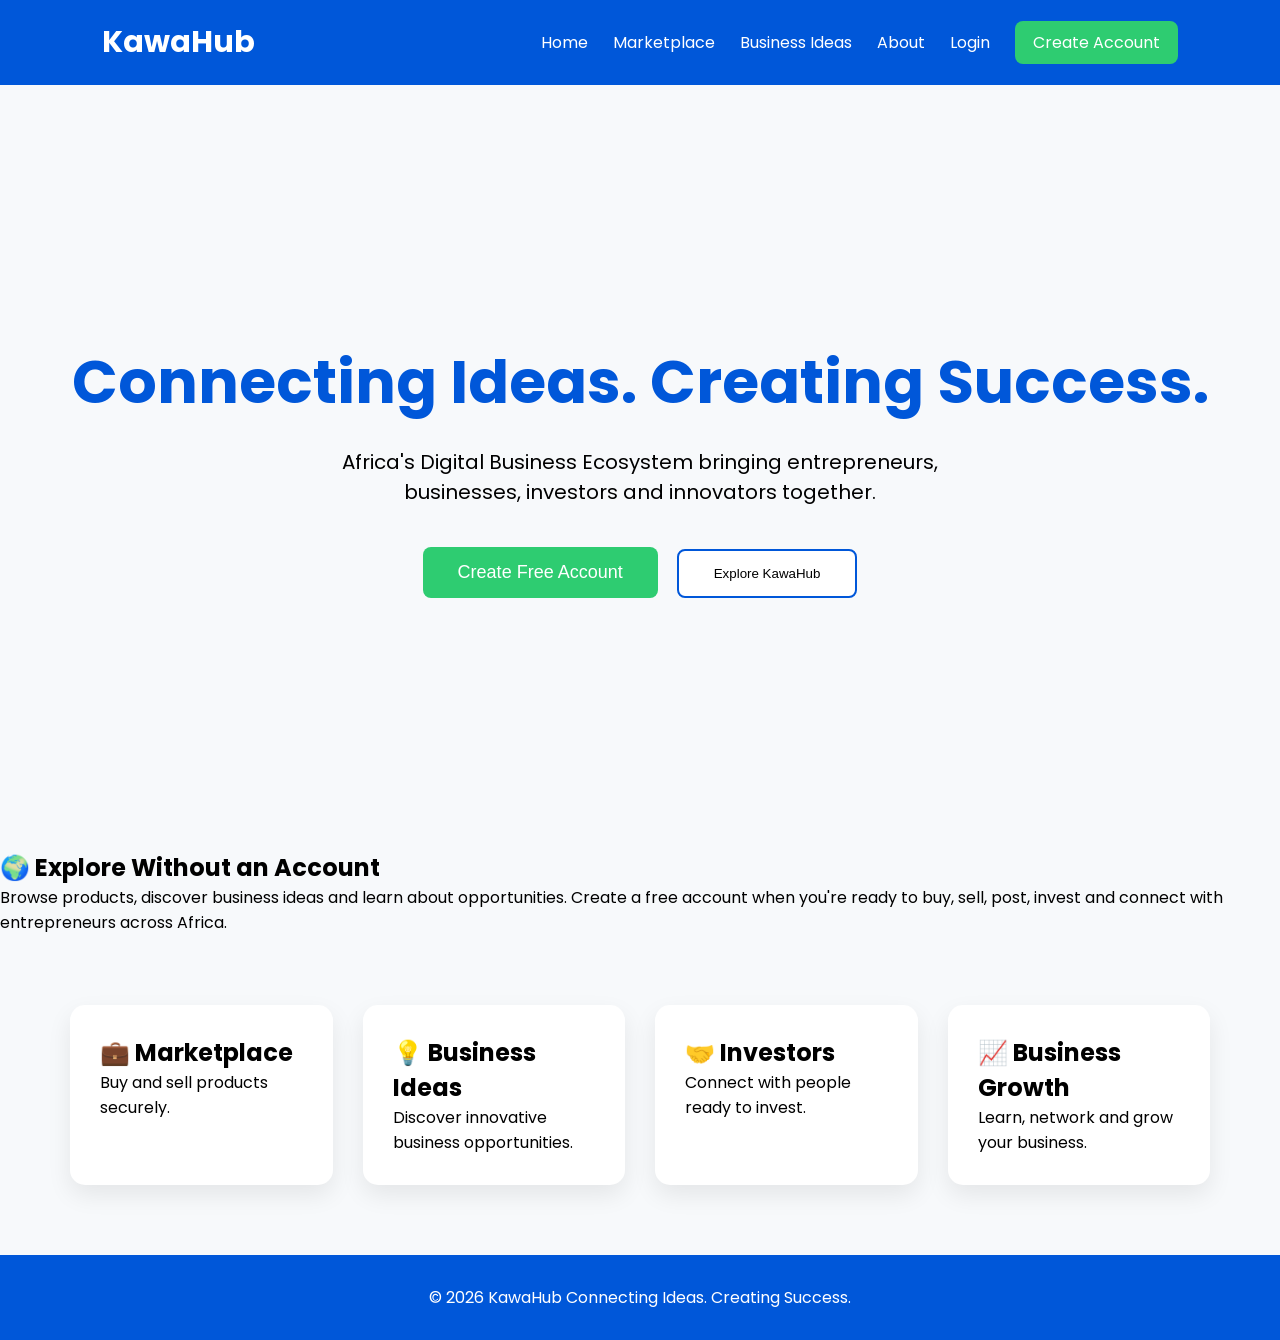
==== index.html @ 47b15d2d "Update index.html" ====
<!DOCTYPE html>
<html lang="en">
<head>
    <meta charset="UTF-8">
    <meta name="viewport" content="width=device-width, initial-scale=1.0">
    <title>KawaHub | Connecting Ideas. Creating Success.</title>

    <link rel="stylesheet" href="style.css">

    <link href="https://fonts.googleapis.com/css2?family=Poppins:wght@300;400;600;700&display=swap" rel="stylesheet">
</head>

<body>

<header>

<nav class="navbar">

<div class="logo">
KawaHub
</div>

<ul class="nav-links">

<li><a href="index.html">Home</a></li>
<li><a href="marketplace.html">Marketplace</a></li>
<li><a href="ideas.html">Business Ideas</a></li>
<li><a href="about.html">About</a></li>
<li><a href="login.html">Login</a></li>

<li>
<a class="register-btn" href="register.html">
Create Account
</a>
</li>

</ul>

</nav>

</header>

<section class="hero">

<h1>

Connecting Ideas.
Creating Success.

</h1>

<p>

Africa's Digital Business Ecosystem bringing entrepreneurs,
businesses, investors and innovators together.

</p>

<div>

<button class="btn" onclick="location.href='register.html'">

Create Free Account

</button>

<button class="btn-outline" onclick="location.href='marketplace.html'">

Explore KawaHub

</button>

</div>

</section>

<section class="guest-banner">

<h2>🌍 Explore Without an Account</h2>

<p>

Browse products, discover business ideas and learn about opportunities.

Create a free account when you're ready to buy, sell, post, invest and connect with entrepreneurs across Africa.

</p>

</section>

<section class="features">

<div class="card">

<h2>💼 Marketplace</h2>

<p>

Buy and sell products securely.

</p>

</div>

<div class="card">

<h2>💡 Business Ideas</h2>

<p>

Discover innovative business opportunities.

</p>

</div>

<div class="card">

<h2>🤝 Investors</h2>

<p>

Connect with people ready to invest.

</p>

</div>

<div class="card">

<h2>📈 Business Growth</h2>

<p>

Learn, network and grow your business.

</p>

</div>

</section>

<footer>

<p>

© 2026 KawaHub

Connecting Ideas. Creating Success.

</p>

</footer>

<script src="script.js"></script>

</body>
    </html>
---- style.css ----
*{
margin:0;
padding:0;
box-sizing:border-box;
}

body{

font-family:'Poppins',sans-serif;
background:#f7f9fb;

}

.navbar{

display:flex;

justify-content:space-between;

align-items:center;

padding:20px 8%;

background:#0057d9;

}

.logo{

color:white;

font-size:30px;

font-weight:bold;

}

.nav-links{

display:flex;

gap:25px;

list-style:none;

align-items:center;

}

.nav-links a{

text-decoration:none;

color:white;

}

.register-btn{

background:#2ecc71;

padding:10px 18px;

border-radius:8px;

}

.hero{

height:85vh;

display:flex;

flex-direction:column;

justify-content:center;

align-items:center;

text-align:center;

padding:20px;

}

.hero h1{

font-size:60px;

color:#0057d9;

margin-bottom:20px;

}

.hero p{

max-width:700px;

font-size:20px;

margin-bottom:40px;

}

.btn{

background:#2ecc71;

padding:15px 35px;

border:none;

border-radius:8px;

color:white;

font-size:18px;

cursor:pointer;

margin-right:15px;

}

.btn-outline{

background:white;

border:2px solid #0057d9;

padding:15px 35px;

border-radius:8px;

cursor:pointer;

}

.features{

display:grid;

grid-template-columns:repeat(auto-fit,minmax(250px,1fr));

gap:30px;

padding:70px;

}

.card{

background:white;

padding:30px;

border-radius:15px;

box-shadow:0 10px 25px rgba(0,0,0,.08);

transition:.3s;

}

.card:hover{

transform:translateY(-10px);

}

footer{

text-align:center;

padding:30px;

background:#0057d9;

color:white;

}
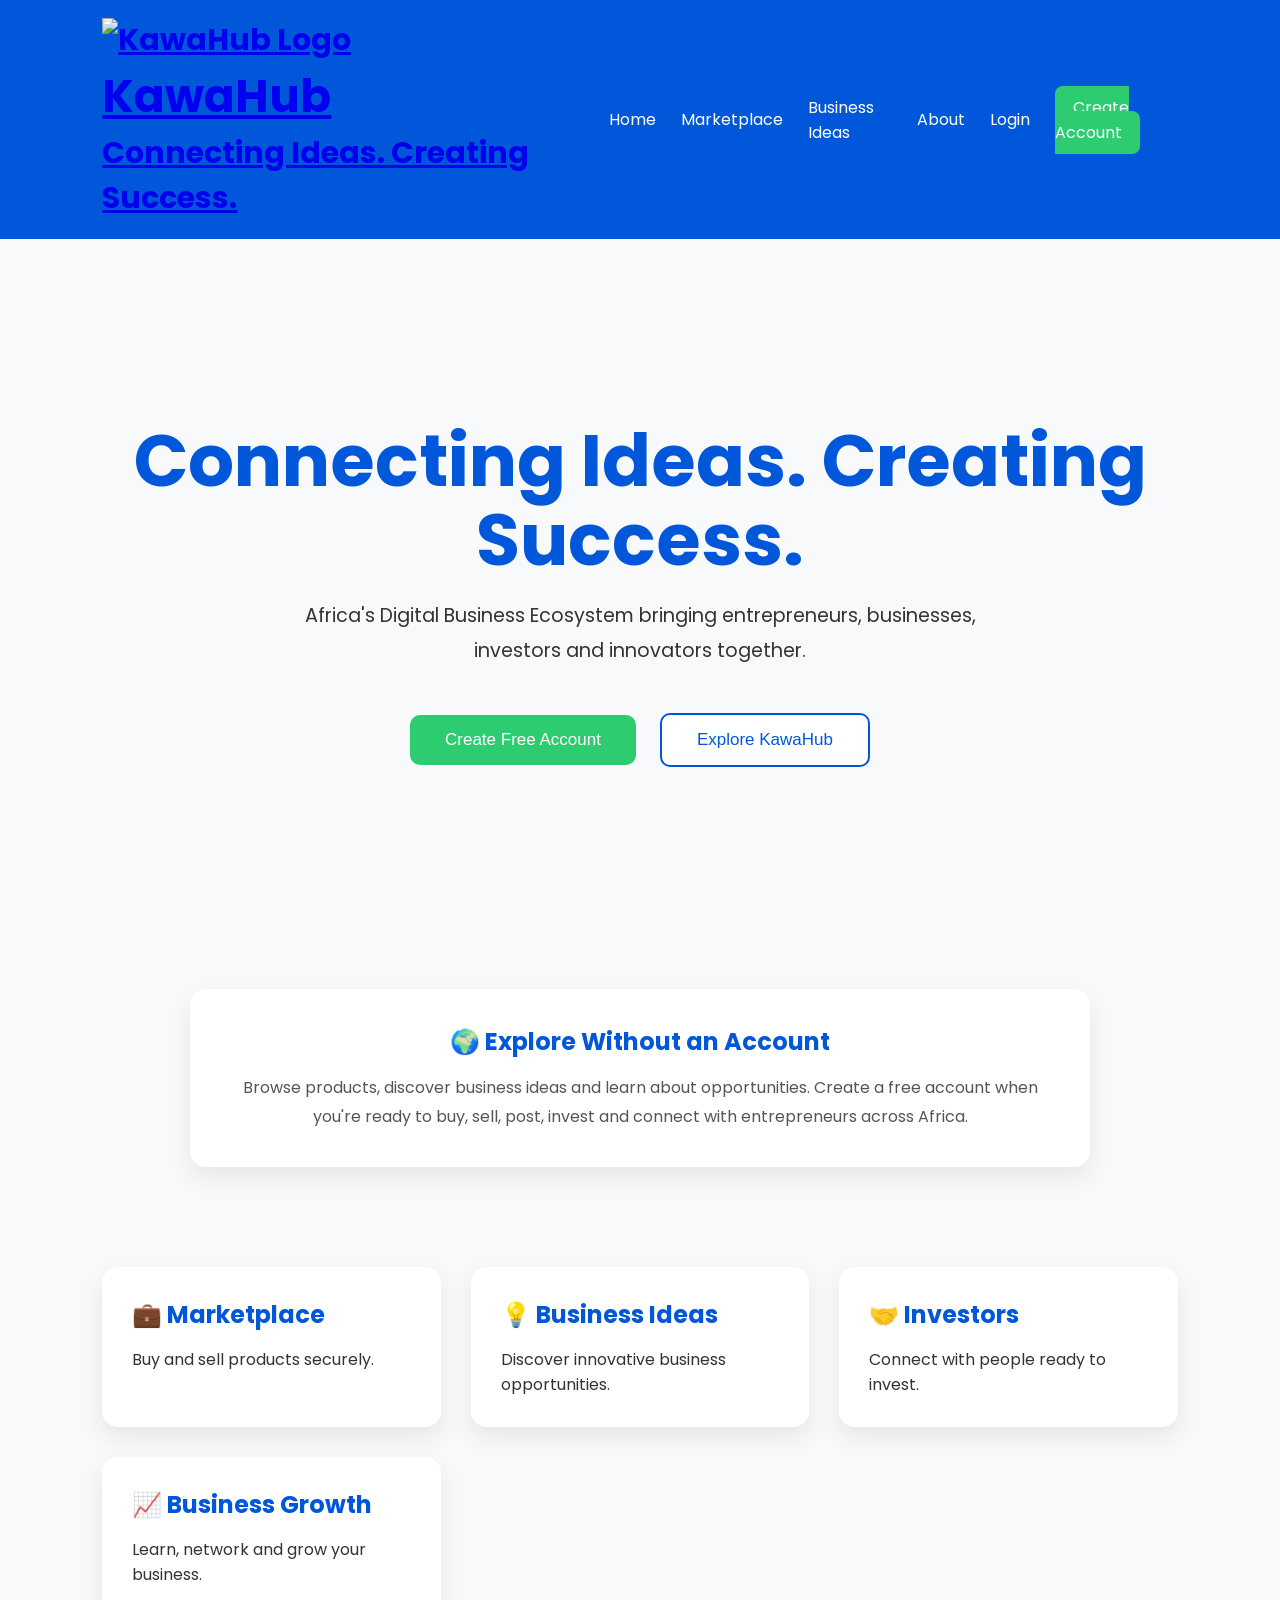
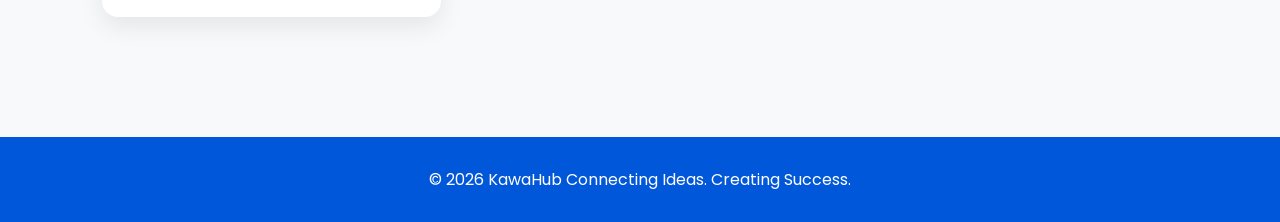
==== commit 3793a10e: "Update index.html" ====
--- a/index.html
+++ b/index.html
@@ -17,9 +17,25 @@
 <nav class="navbar">
 
 <div class="logo">
-KawaHub
+
+<a href="index.html" class="logo-link">
+
+<img
+src="images/kawahub-logo.png"
+alt="KawaHub Logo"
+class="logo-img">
+
+<div class="logo-text">
+
+<h2>KawaHub</h2>
+
+<p>Connecting Ideas. Creating Success.</p>
+
 </div>
 
+</a>
+
+    </div>
 <ul class="nav-links">
 
 <li><a href="index.html">Home</a></li>
--- a/style.css
+++ b/style.css
@@ -1,182 +1,344 @@
+/* ===========================
+   KawaHub v0.2
+   =========================== */
+
 *{
-margin:0;
-padding:0;
-box-sizing:border-box;
+    margin:0;
+    padding:0;
+    box-sizing:border-box;
 }
 
 body{
-
-font-family:'Poppins',sans-serif;
-background:#f7f9fb;
-
-}
+    font-family:'Poppins',sans-serif;
+    background:#f7f9fb;
+    color:#333;
+}
+
+/* ===========================
+   Navigation
+   =========================== */
 
 .navbar{
-
-display:flex;
-
-justify-content:space-between;
-
-align-items:center;
-
-padding:20px 8%;
-
-background:#0057d9;
-
+    display:flex;
+    justify-content:space-between;
+    align-items:center;
+    padding:18px 8%;
+    background:#0057d9;
+    position:sticky;
+    top:0;
+    z-index:1000;
 }
 
 .logo{
-
-color:white;
-
-font-size:30px;
-
-font-weight:bold;
-
+    color:white;
+    font-size:30px;
+    font-weight:700;
 }
 
 .nav-links{
-
-display:flex;
-
-gap:25px;
-
-list-style:none;
-
-align-items:center;
-
+    display:flex;
+    gap:25px;
+    list-style:none;
+    align-items:center;
 }
 
 .nav-links a{
-
-text-decoration:none;
-
-color:white;
-
+    text-decoration:none;
+    color:white;
+    transition:.3s;
+}
+
+.nav-links a:hover{
+    color:#90ee90;
 }
 
 .register-btn{
-
-background:#2ecc71;
-
-padding:10px 18px;
-
-border-radius:8px;
-
-}
+    background:#2ecc71;
+    padding:10px 18px;
+    border-radius:8px;
+    color:white !important;
+}
+
+/* ===========================
+   Hero
+   =========================== */
 
 .hero{
-
-height:85vh;
-
-display:flex;
-
-flex-direction:column;
-
-justify-content:center;
-
-align-items:center;
-
-text-align:center;
-
-padding:20px;
-
+    min-height:80vh;
+    display:flex;
+    flex-direction:column;
+    justify-content:center;
+    align-items:center;
+    text-align:center;
+    padding:40px 20px;
 }
 
 .hero h1{
-
-font-size:60px;
-
-color:#0057d9;
-
-margin-bottom:20px;
-
+    font-size:clamp(2.5rem,8vw,4.5rem);
+    color:#0057d9;
+    line-height:1.1;
+    margin-bottom:20px;
 }
 
 .hero p{
-
-max-width:700px;
-
-font-size:20px;
-
-margin-bottom:40px;
-
-}
+    max-width:700px;
+    width:90%;
+    font-size:1.2rem;
+    line-height:1.8;
+    margin-bottom:35px;
+}
+
+/* ===========================
+   Buttons
+   =========================== */
 
 .btn{
-
-background:#2ecc71;
-
-padding:15px 35px;
-
-border:none;
-
-border-radius:8px;
-
-color:white;
-
-font-size:18px;
-
-cursor:pointer;
-
-margin-right:15px;
-
+    background:#2ecc71;
+    color:white;
+    border:none;
+    padding:15px 35px;
+    border-radius:10px;
+    font-size:17px;
+    cursor:pointer;
+    margin:10px;
+    transition:.3s;
+}
+
+.btn:hover{
+    transform:translateY(-4px);
+    box-shadow:0 10px 20px rgba(0,0,0,.2);
 }
 
 .btn-outline{
-
-background:white;
-
-border:2px solid #0057d9;
-
-padding:15px 35px;
-
-border-radius:8px;
-
-cursor:pointer;
-
-}
+    background:white;
+    border:2px solid #0057d9;
+    color:#0057d9;
+    padding:15px 35px;
+    border-radius:10px;
+    font-size:17px;
+    cursor:pointer;
+    margin:10px;
+    transition:.3s;
+}
+
+.btn-outline:hover{
+    background:#0057d9;
+    color:white;
+}
+
+/* ===========================
+   Guest Banner
+   =========================== */
+
+.guest-banner{
+    background:white;
+    max-width:900px;
+    margin:30px auto;
+    padding:35px;
+    border-radius:16px;
+    text-align:center;
+    box-shadow:0 10px 25px rgba(0,0,0,.08);
+}
+
+.guest-banner h2{
+    color:#0057d9;
+    margin-bottom:15px;
+}
+
+.guest-banner p{
+    line-height:1.8;
+    color:#555;
+}
+
+/* ===========================
+   Features
+   =========================== */
 
 .features{
-
-display:grid;
-
-grid-template-columns:repeat(auto-fit,minmax(250px,1fr));
-
-gap:30px;
-
-padding:70px;
-
+    display:grid;
+    grid-template-columns:repeat(auto-fit,minmax(250px,1fr));
+    gap:30px;
+    padding:70px 8%;
 }
 
 .card{
-
-background:white;
-
-padding:30px;
-
-border-radius:15px;
-
-box-shadow:0 10px 25px rgba(0,0,0,.08);
-
-transition:.3s;
-
+    background:white;
+    padding:30px;
+    border-radius:16px;
+    box-shadow:0 10px 25px rgba(0,0,0,.08);
+    transition:.3s;
 }
 
 .card:hover{
-
-transform:translateY(-10px);
-
-}
+    transform:translateY(-8px);
+}
+
+.card h2{
+    color:#0057d9;
+    margin-bottom:15px;
+}
+
+/* ===========================
+   Footer
+   =========================== */
 
 footer{
-
-text-align:center;
-
-padding:30px;
-
-background:#0057d9;
-
-color:white;
-
-}
+    text-align:center;
+    padding:30px;
+    background:#0057d9;
+    color:white;
+    margin-top:50px;
+}
+
+/* ===========================
+   Mobile
+   =========================== */
+
+@media(max-width:768px){
+
+.navbar{
+    flex-direction:column;
+    gap:15px;
+}
+
+.nav-links{
+    flex-wrap:wrap;
+    justify-content:center;
+    gap:15px;
+}
+
+.hero{
+    min-height:70vh;
+}
+
+.hero p{
+    font-size:1rem;
+}
+
+.features{
+    padding:40px 20px;
+}
+
+  }
+/* ===========================
+   Marketplace
+   =========================== */
+
+.market-search{
+    text-align:center;
+    padding:50px 20px;
+}
+
+.market-search h2{
+    color:#0057d9;
+    margin-bottom:20px;
+}
+
+.search-box{
+    display:flex;
+    justify-content:center;
+    align-items:center;
+    gap:15px;
+    flex-wrap:wrap;
+}
+
+.search-box input{
+    width:450px;
+    max-width:90%;
+    padding:15px;
+    border:2px solid #ddd;
+    border-radius:10px;
+    font-size:16px;
+}
+
+.categories{
+    padding:60px 8%;
+    text-align:center;
+}
+
+.categories h2{
+    color:#0057d9;
+    margin-bottom:30px;
+}
+
+.category-grid{
+    display:grid;
+    grid-template-columns:repeat(auto-fit,minmax(150px,1fr));
+    gap:20px;
+}
+
+.category-card{
+    background:white;
+    padding:30px;
+    border-radius:15px;
+    box-shadow:0 8px 20px rgba(0,0,0,.08);
+    transition:.3s;
+    cursor:pointer;
+    font-size:30px;
+}
+
+.category-card h3{
+    margin-top:10px;
+    font-size:18px;
+    color:#333;
+}
+
+.category-card:hover{
+    transform:translateY(-8px);
+}
+
+.products{
+    padding:70px 8%;
+}
+
+.products h2{
+    text-align:center;
+    color:#0057d9;
+    margin-bottom:40px;
+}
+
+.product-grid{
+    display:grid;
+    grid-template-columns:repeat(auto-fit,minmax(260px,1fr));
+    gap:30px;
+}
+
+.product-grid .card p{
+    margin:10px 0;
+   }
+/* ===========================
+   Business Ideas
+=========================== */
+
+.guest-list{
+    list-style:none;
+    margin:25px 0;
+    padding:0;
+}
+
+.guest-list li{
+    margin:12px 0;
+    font-size:17px;
+}
+
+.footer-content{
+    display:grid;
+    grid-template-columns:repeat(auto-fit,minmax(220px,1fr));
+    gap:30px;
+    text-align:left;
+    padding-bottom:20px;
+}
+
+.footer-content h3,
+.footer-content h4{
+    margin-bottom:15px;
+}
+
+.footer-content a{
+    color:white;
+    text-decoration:none;
+}
+
+.footer-content a:hover{
+    text-decoration:underline;
+}
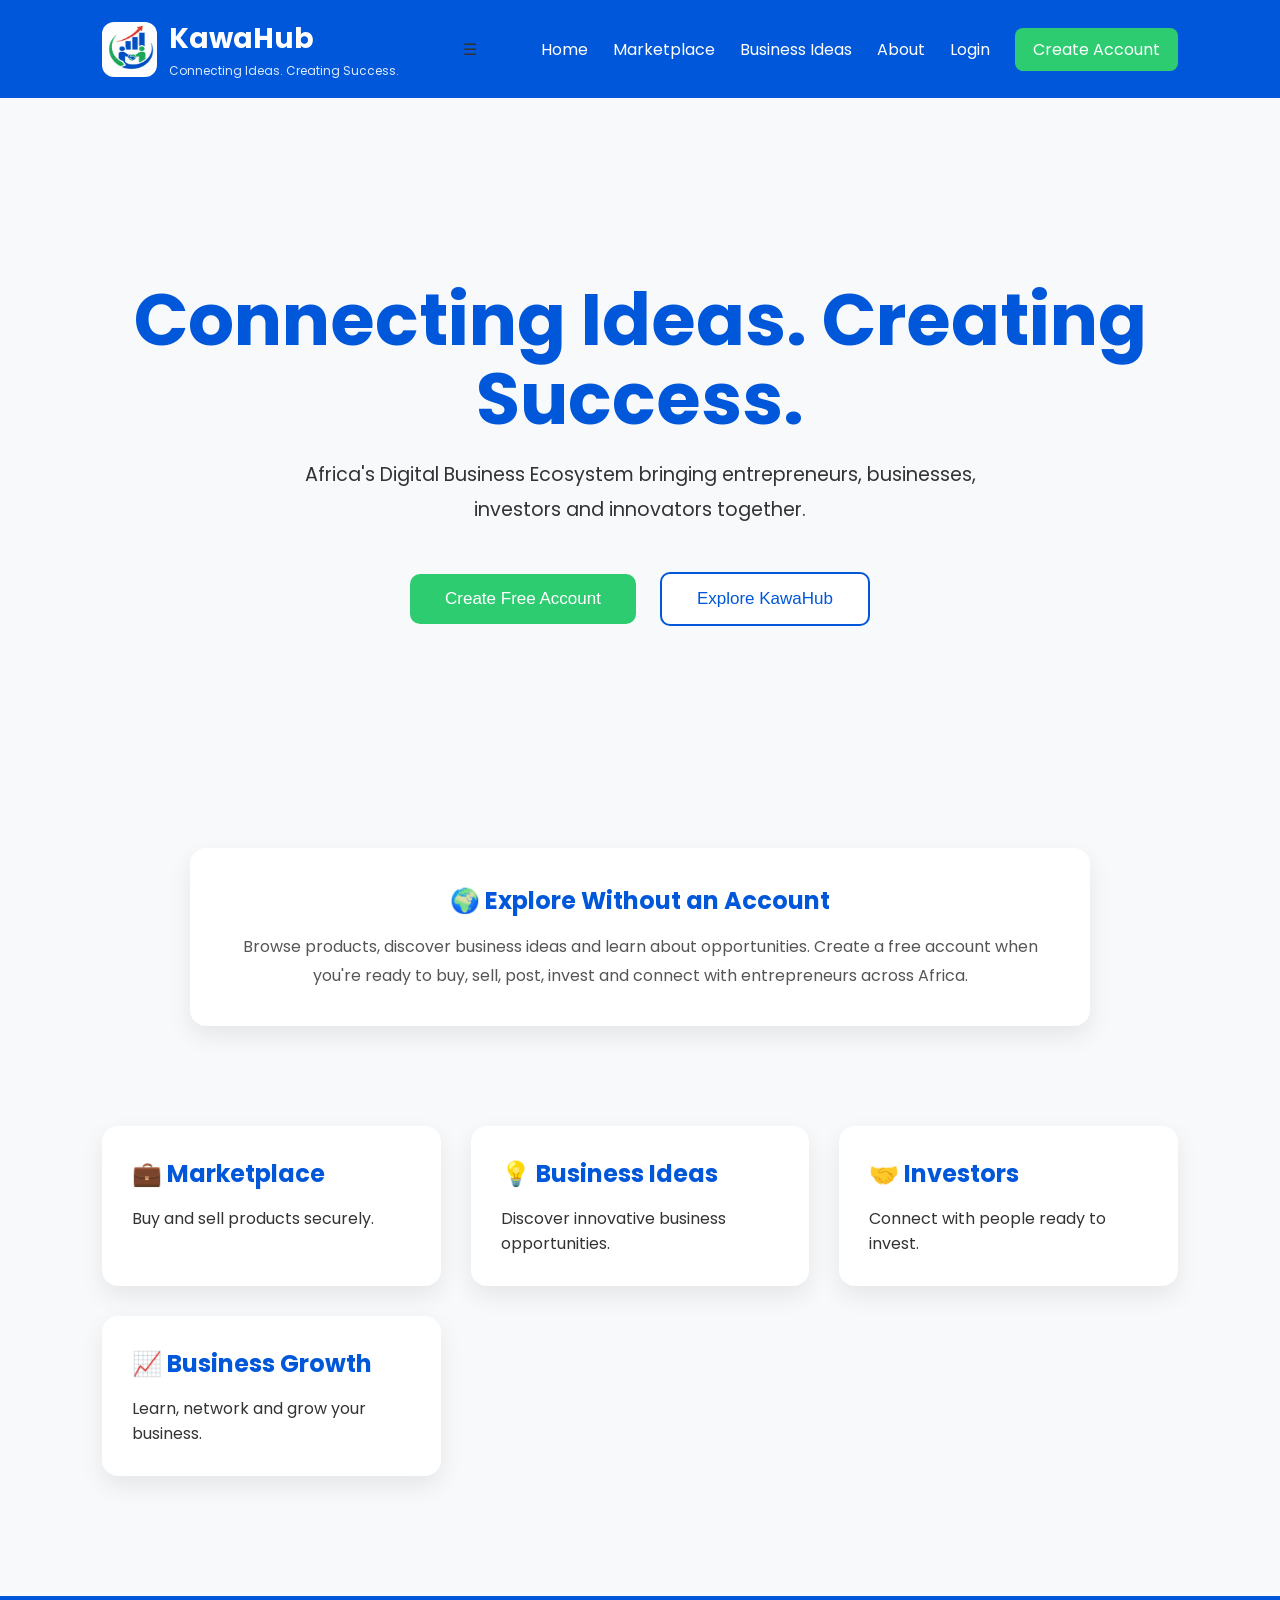
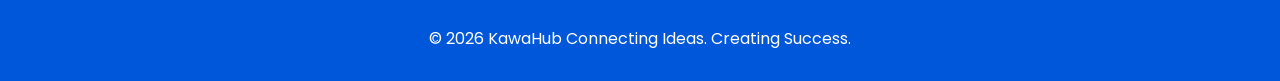
==== commit ac84eef6: "Update index.html" ====
--- a/index.html
+++ b/index.html
@@ -16,8 +16,6 @@
 
 <nav class="navbar">
 
-<div class="logo">
-
 <a href="index.html" class="logo-link">
 
 <img
@@ -35,19 +33,34 @@
 
 </a>
 
-    </div>
-<ul class="nav-links">
+<!-- Hamburger Menu -->
 
-<li><a href="index.html">Home</a></li>
+<div class="menu-toggle" id="menu-toggle">
+
+☰
+
+</div>
+
+<ul class="nav-links" id="nav-links">
+
+<li><a class="active" href="index.html">Home</a></li>
+
 <li><a href="marketplace.html">Marketplace</a></li>
+
 <li><a href="ideas.html">Business Ideas</a></li>
+
 <li><a href="about.html">About</a></li>
+
 <li><a href="login.html">Login</a></li>
 
 <li>
+
 <a class="register-btn" href="register.html">
+
 Create Account
+
 </a>
+
 </li>
 
 </ul>
--- a/style.css
+++ b/style.css
@@ -28,11 +28,36 @@
     top:0;
     z-index:1000;
 }
-
 .logo{
-    color:white;
-    font-size:30px;
-    font-weight:700;
+display:flex;
+align-items:center;
+}
+
+.logo-link{
+display:flex;
+align-items:center;
+text-decoration:none;
+color:white;
+gap:12px;
+}
+
+.logo-img{
+width:55px;
+height:55px;
+border-radius:12px;
+}
+
+.logo-text h2{
+font-size:28px;
+margin:0;
+font-weight:700;
+color:white;
+}
+
+.logo-text p{
+font-size:12px;
+margin-top:2px;
+color:#dbeafe;
 }
 
 .nav-links{
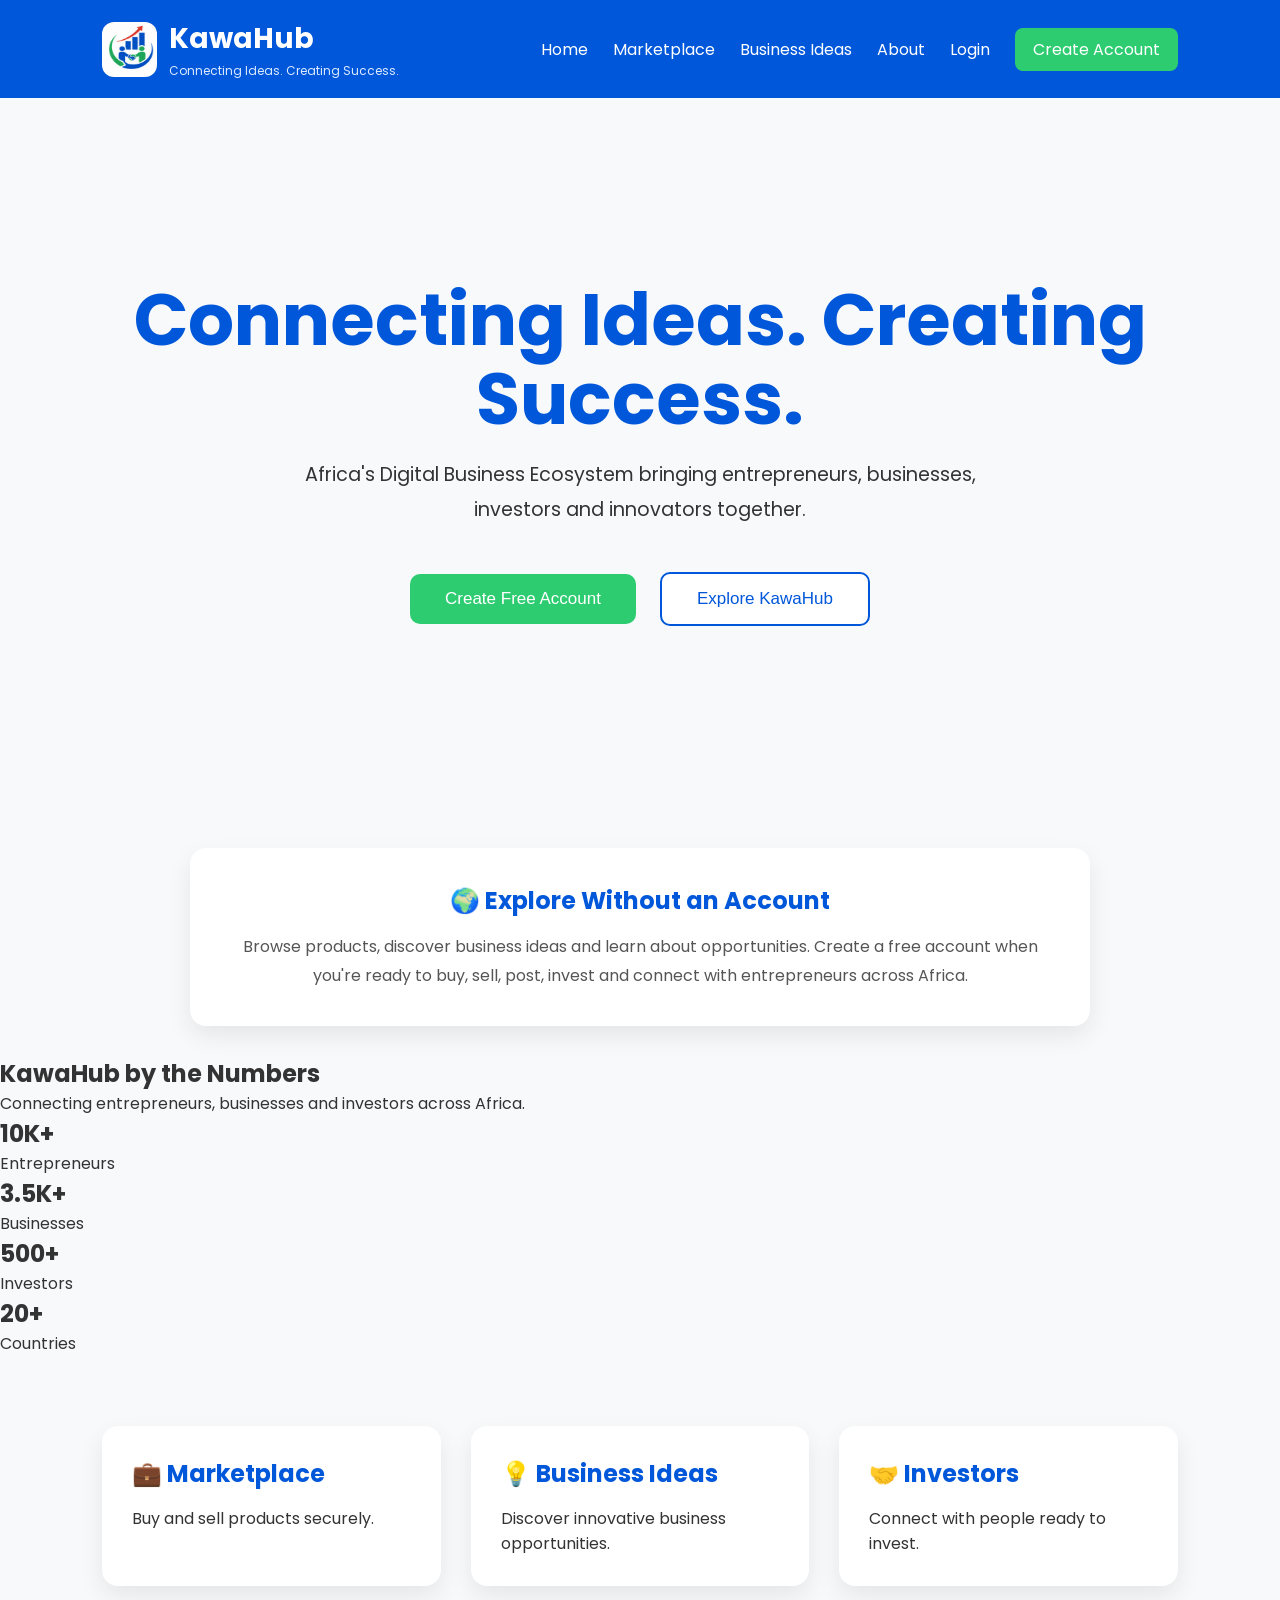
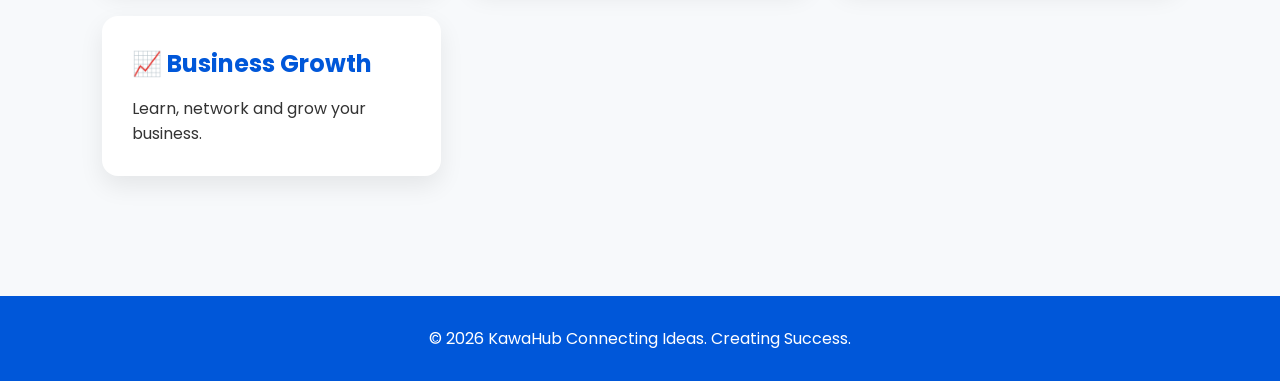
==== commit e8184dcf: "Update index.html" ====
--- a/index.html
+++ b/index.html
@@ -116,6 +116,53 @@
 </p>
 
 </section>
+    <section class="stats">
+
+<h2>KawaHub by the Numbers</h2>
+
+<p class="stats-subtitle">
+
+Connecting entrepreneurs, businesses and investors across Africa.
+
+</p>
+
+<div class="stats-grid">
+
+<div class="stat-card">
+
+<h1>10K+</h1>
+
+<p>Entrepreneurs</p>
+
+</div>
+
+<div class="stat-card">
+
+<h1>3.5K+</h1>
+
+<p>Businesses</p>
+
+</div>
+
+<div class="stat-card">
+
+<h1>500+</h1>
+
+<p>Investors</p>
+
+</div>
+
+<div class="stat-card">
+
+<h1>20+</h1>
+
+<p>Countries</p>
+
+</div>
+
+</div>
+
+</section>
 
 <section class="features">
 
--- a/style.css
+++ b/style.css
@@ -367,3 +367,61 @@
 .footer-content a:hover{
     text-decoration:underline;
 }
+/* ===========================
+   Mobile Navigation
+=========================== */
+
+.menu-toggle{
+display:none;
+font-size:34px;
+color:white;
+cursor:pointer;
+}
+
+@media(max-width:900px){
+
+.navbar{
+flex-wrap:wrap;
+}
+
+.menu-toggle{
+display:block;
+}
+
+.nav-links{
+
+display:none;
+flex-direction:column;
+width:100%;
+background:#0057D9;
+margin-top:20px;
+padding:20px 0;
+gap:20px;
+
+}
+
+.nav-links.active{
+
+display:flex;
+
+}
+
+.logo-text p{
+
+display:none;
+
+}
+
+.hero h1{
+
+font-size:40px;
+
+}
+
+.hero p{
+
+font-size:18px;
+
+}
+
+   }
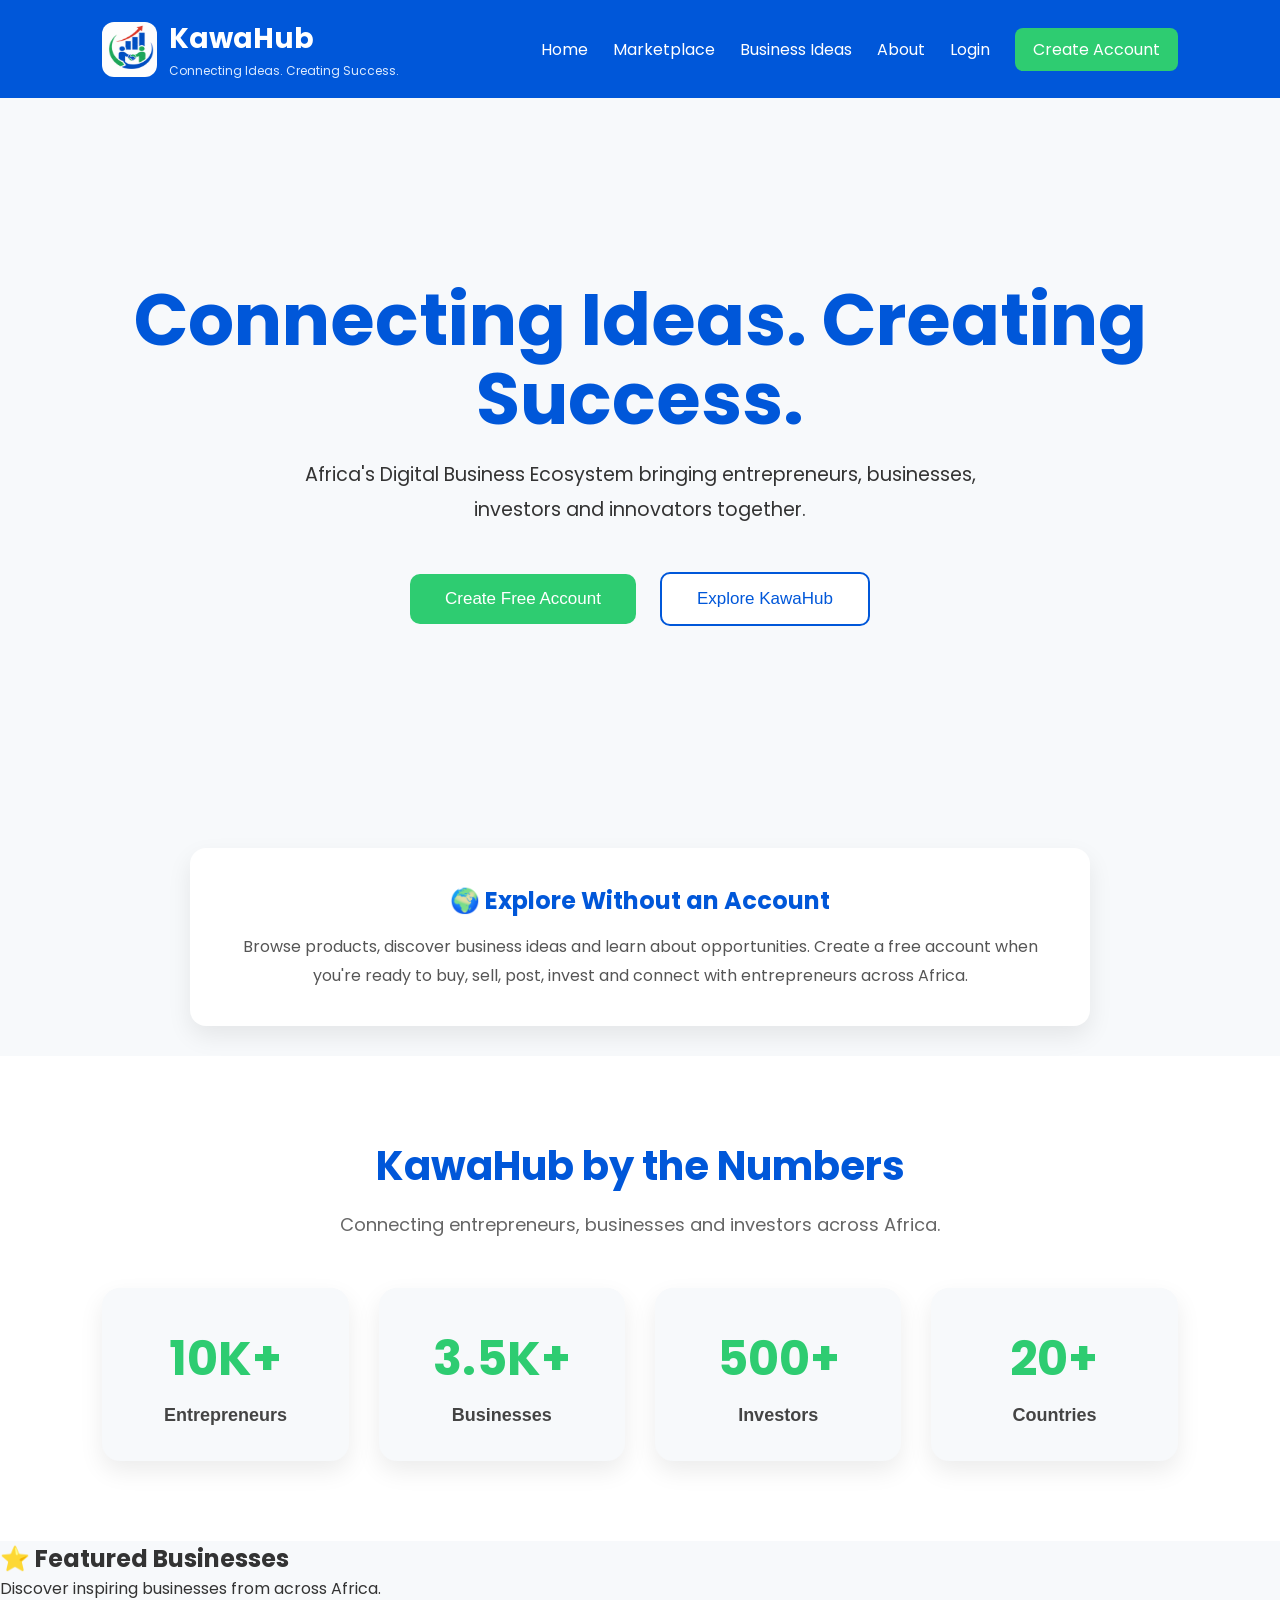
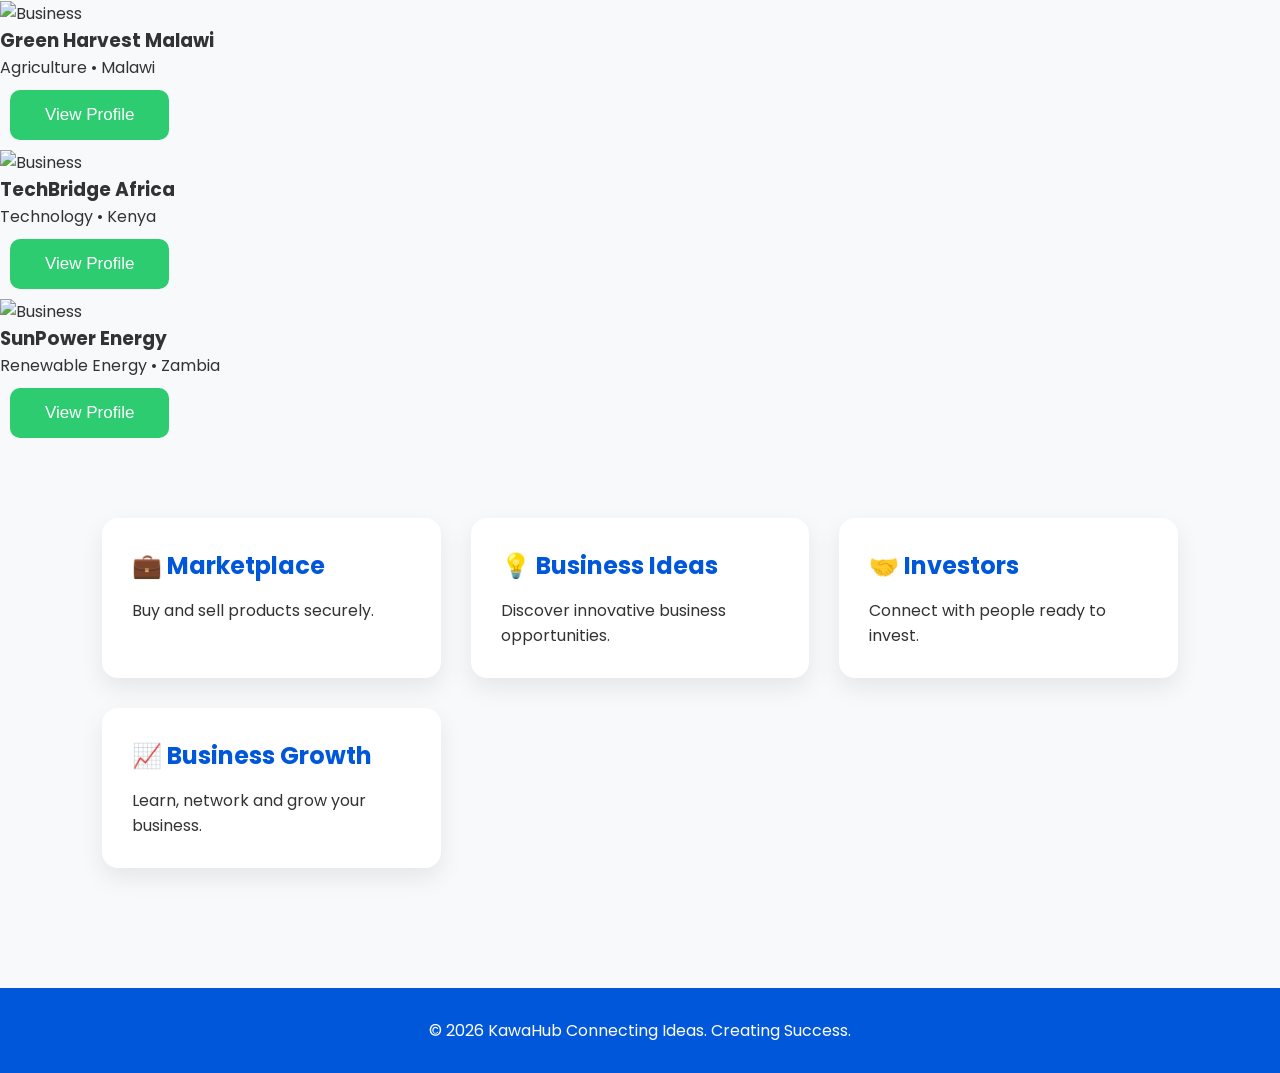
==== commit f33240a6: "Update index.html" ====
--- a/index.html
+++ b/index.html
@@ -163,6 +163,57 @@
 </div>
 
 </section>
+    <section class="featured-businesses">
+
+<h2>⭐ Featured Businesses</h2>
+
+<p class="section-subtitle">
+
+Discover inspiring businesses from across Africa.
+
+</p>
+
+<div class="business-grid">
+
+<div class="business-card">
+
+<img src="https://placehold.co/400x250" alt="Business">
+
+<h3>Green Harvest Malawi</h3>
+
+<p>Agriculture • Malawi</p>
+
+<button class="btn">View Profile</button>
+
+</div>
+
+<div class="business-card">
+
+<img src="https://placehold.co/400x250" alt="Business">
+
+<h3>TechBridge Africa</h3>
+
+<p>Technology • Kenya</p>
+
+<button class="btn">View Profile</button>
+
+</div>
+
+<div class="business-card">
+
+<img src="https://placehold.co/400x250" alt="Business">
+
+<h3>SunPower Energy</h3>
+
+<p>Renewable Energy • Zambia</p>
+
+<button class="btn">View Profile</button>
+
+</div>
+
+</div>
+
+</section>
 
 <section class="features">
 
--- a/style.css
+++ b/style.css
@@ -425,3 +425,86 @@
 }
 
    }
+/* ===========================
+   Platform Statistics
+=========================== */
+
+.stats{
+
+padding:80px 8%;
+
+background:white;
+
+text-align:center;
+
+}
+
+.stats h2{
+
+font-size:40px;
+
+color:#0057D9;
+
+margin-bottom:15px;
+
+}
+
+.stats-subtitle{
+
+font-size:18px;
+
+color:#666;
+
+margin-bottom:50px;
+
+}
+
+.stats-grid{
+
+display:grid;
+
+grid-template-columns:repeat(auto-fit,minmax(220px,1fr));
+
+gap:30px;
+
+}
+
+.stat-card{
+
+background:#F7F9FB;
+
+padding:35px;
+
+border-radius:18px;
+
+box-shadow:0 10px 25px rgba(0,0,0,.08);
+
+transition:.3s;
+
+}
+
+.stat-card:hover{
+
+transform:translateY(-8px);
+
+}
+
+.stat-card h1{
+
+font-size:48px;
+
+color:#2ECC71;
+
+margin-bottom:10px;
+
+}
+
+.stat-card p{
+
+font-size:18px;
+
+color:#444;
+
+font-weight:600;
+
+   }
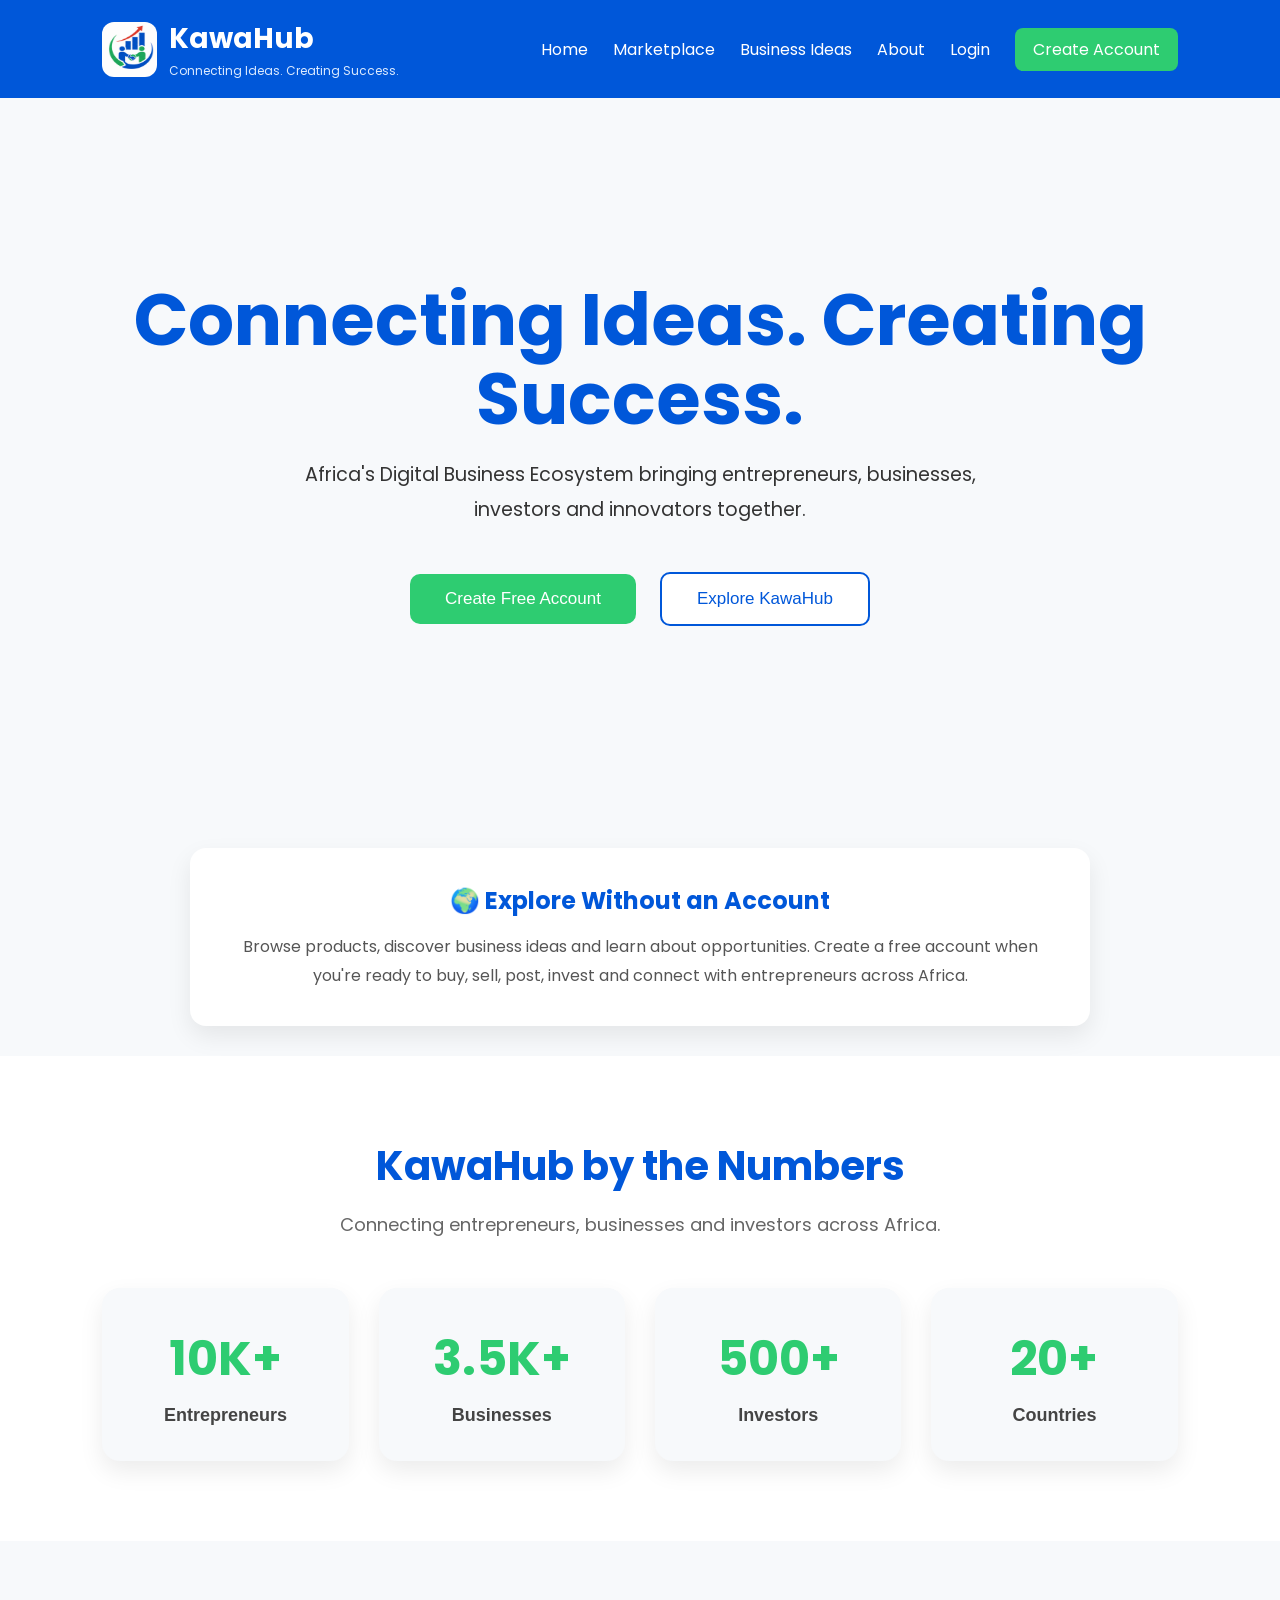
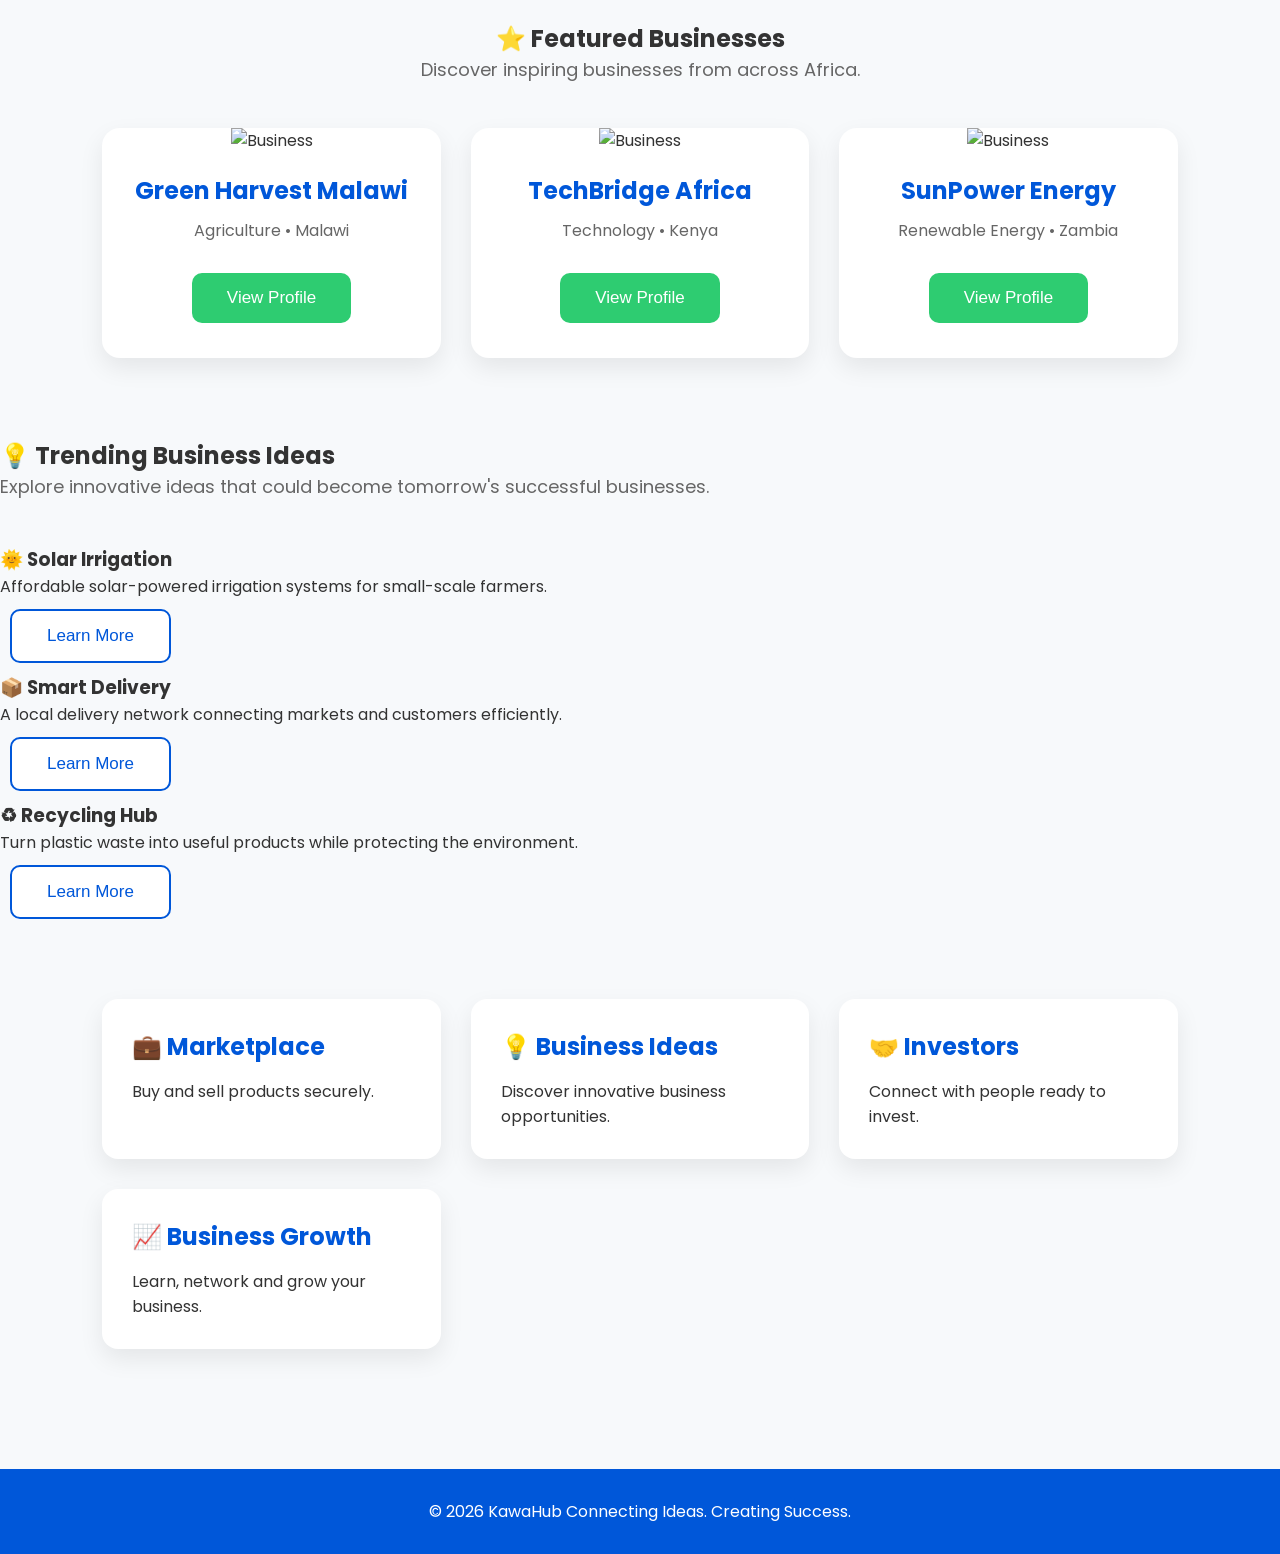
==== commit aa2a11f1: "Update index.html" ====
--- a/index.html
+++ b/index.html
@@ -214,7 +214,63 @@
 </div>
 
 </section>
-
+<section class="trending-ideas">
+
+<h2>💡 Trending Business Ideas</h2>
+
+<p class="section-subtitle">
+
+Explore innovative ideas that could become tomorrow's successful businesses.
+
+</p>
+
+<div class="ideas-grid">
+
+<div class="idea-card">
+
+<h3>🌞 Solar Irrigation</h3>
+
+<p>
+
+Affordable solar-powered irrigation systems for small-scale farmers.
+
+</p>
+
+<button class="btn-outline">Learn More</button>
+
+</div>
+
+<div class="idea-card">
+
+<h3>📦 Smart Delivery</h3>
+
+<p>
+
+A local delivery network connecting markets and customers efficiently.
+
+</p>
+
+<button class="btn-outline">Learn More</button>
+
+</div>
+
+<div class="idea-card">
+
+<h3>♻ Recycling Hub</h3>
+
+<p>
+
+Turn plastic waste into useful products while protecting the environment.
+
+</p>
+
+<button class="btn-outline">Learn More</button>
+
+</div>
+
+</div>
+
+</section>
 <section class="features">
 
 <div class="card">
--- a/style.css
+++ b/style.css
@@ -508,3 +508,86 @@
 font-weight:600;
 
    }
+/* ===========================
+   Featured Businesses
+=========================== */
+
+.featured-businesses{
+
+padding:80px 8%;
+
+background:#f7f9fb;
+
+text-align:center;
+
+}
+
+.section-subtitle{
+
+font-size:18px;
+
+color:#666;
+
+margin-bottom:45px;
+
+}
+
+.business-grid{
+
+display:grid;
+
+grid-template-columns:repeat(auto-fit,minmax(280px,1fr));
+
+gap:30px;
+
+}
+
+.business-card{
+
+background:white;
+
+border-radius:18px;
+
+overflow:hidden;
+
+box-shadow:0 10px 25px rgba(0,0,0,.08);
+
+transition:.3s;
+
+padding-bottom:25px;
+
+}
+
+.business-card:hover{
+
+transform:translateY(-10px);
+
+}
+
+.business-card img{
+
+width:100%;
+
+height:220px;
+
+object-fit:cover;
+
+}
+
+.business-card h3{
+
+margin:20px 0 10px;
+
+font-size:24px;
+
+color:#0057D9;
+
+}
+
+.business-card p{
+
+margin-bottom:20px;
+
+color:#666;
+
+   }
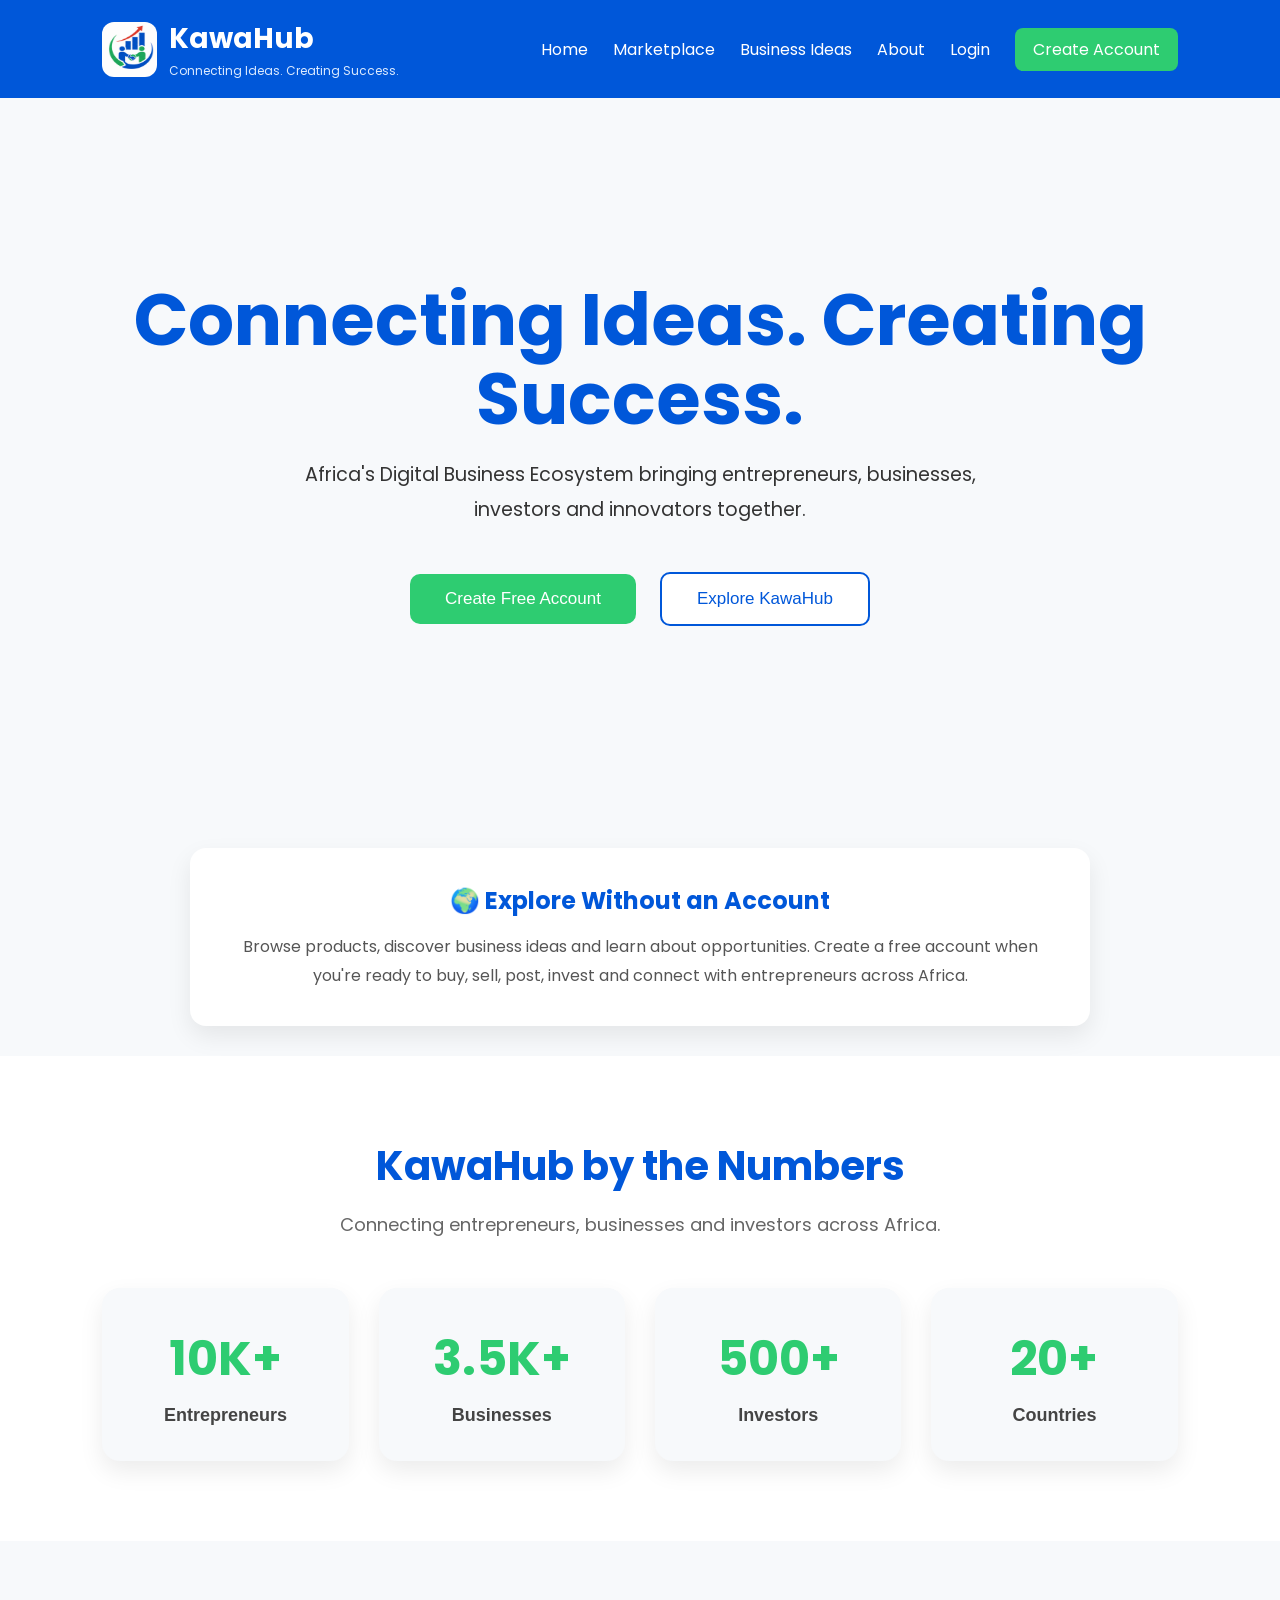
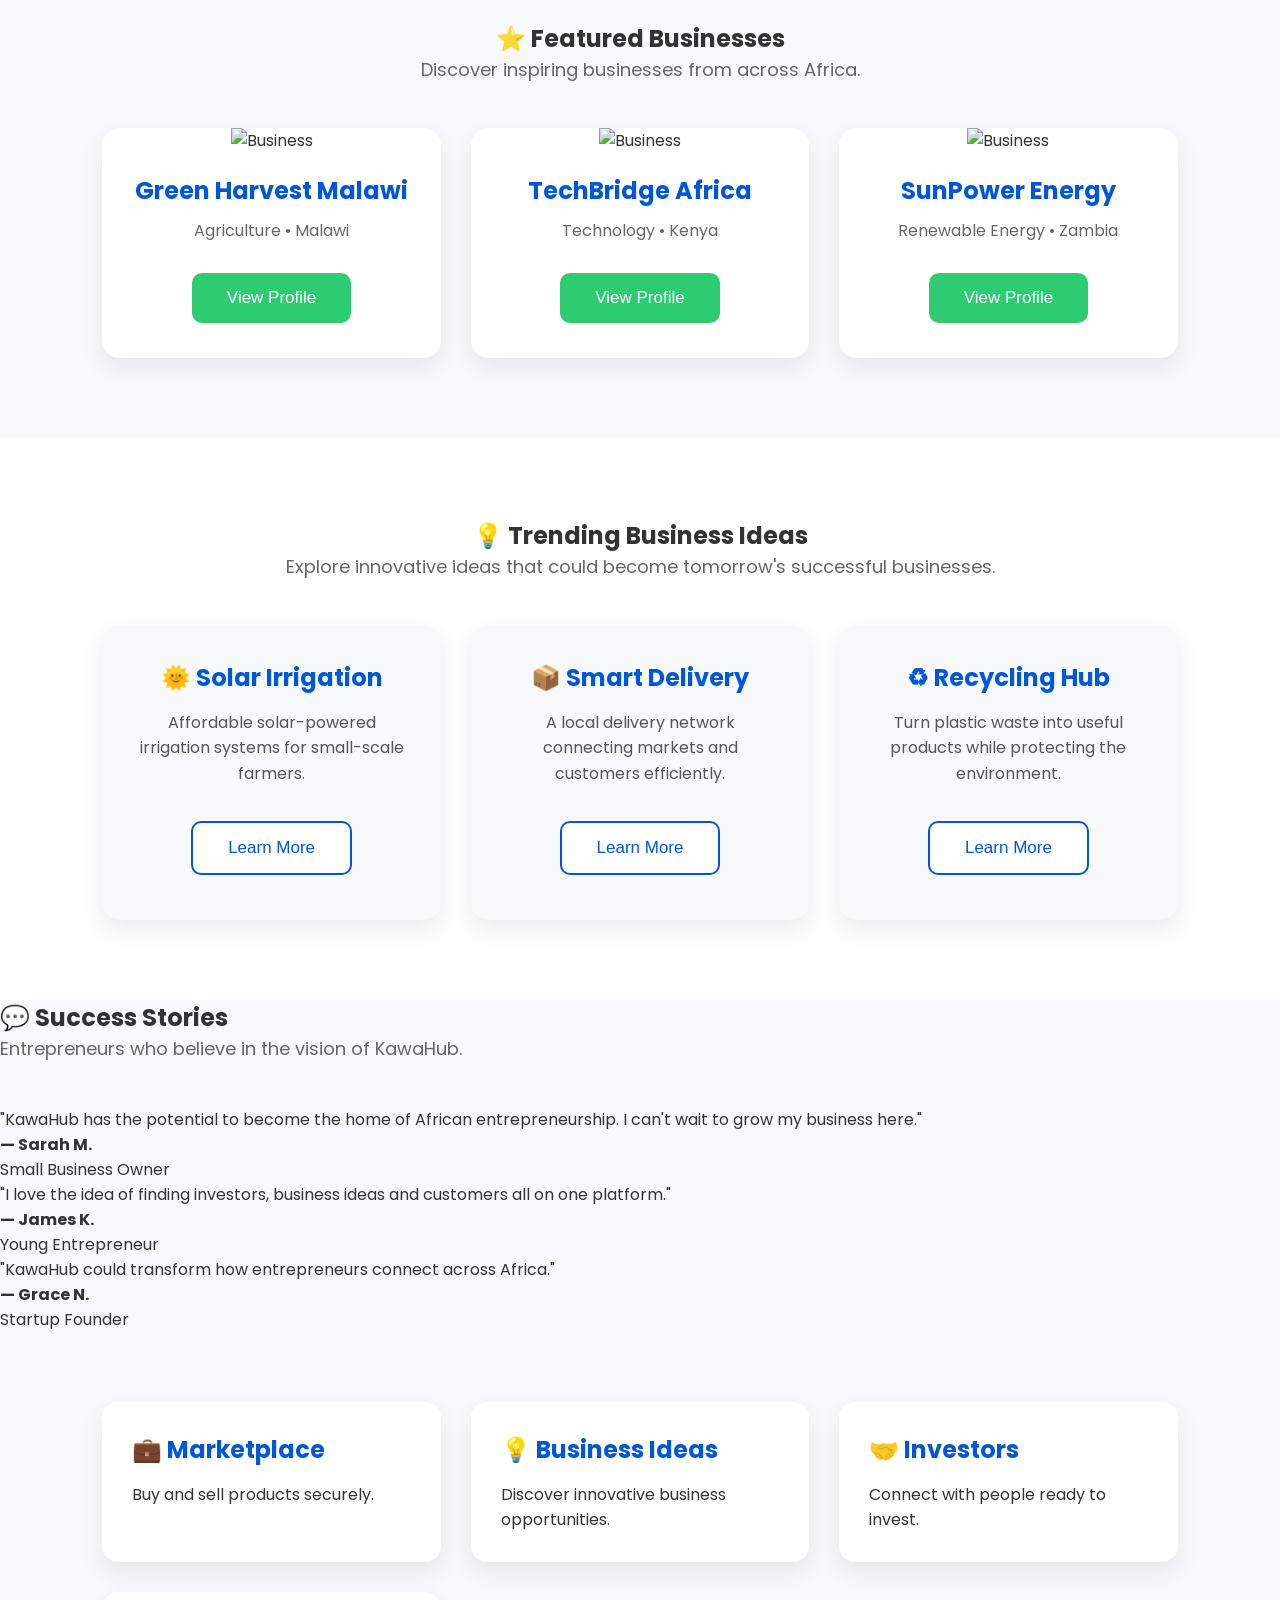
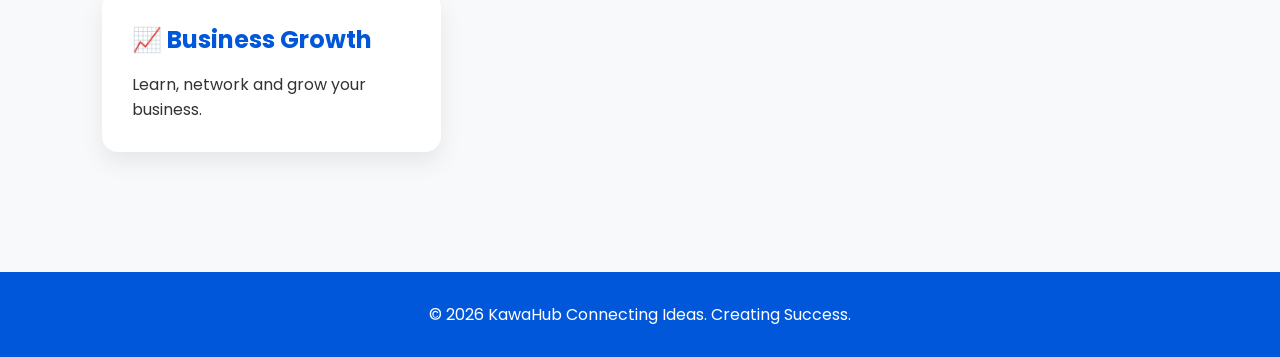
==== commit d93471b4: "Update index.html" ====
--- a/index.html
+++ b/index.html
@@ -271,6 +271,63 @@
 </div>
 
 </section>
+    <section class="testimonials">
+
+<h2>💬 Success Stories</h2>
+
+<p class="section-subtitle">
+
+Entrepreneurs who believe in the vision of KawaHub.
+
+</p>
+
+<div class="testimonial-grid">
+
+<div class="testimonial-card">
+
+<p>
+
+"KawaHub has the potential to become the home of African entrepreneurship. I can't wait to grow my business here."
+
+</p>
+
+<h4>— Sarah M.</h4>
+
+<span>Small Business Owner</span>
+
+</div>
+
+<div class="testimonial-card">
+
+<p>
+
+"I love the idea of finding investors, business ideas and customers all on one platform."
+
+</p>
+
+<h4>— James K.</h4>
+
+<span>Young Entrepreneur</span>
+
+</div>
+
+<div class="testimonial-card">
+
+<p>
+
+"KawaHub could transform how entrepreneurs connect across Africa."
+
+</p>
+
+<h4>— Grace N.</h4>
+
+<span>Startup Founder</span>
+
+</div>
+
+</div>
+
+    </section>
 <section class="features">
 
 <div class="card">
--- a/style.css
+++ b/style.css
@@ -591,3 +591,66 @@
 color:#666;
 
    }
+/* ===========================
+   Trending Business Ideas
+=========================== */
+
+.trending-ideas{
+
+padding:80px 8%;
+
+background:white;
+
+text-align:center;
+
+}
+
+.ideas-grid{
+
+display:grid;
+
+grid-template-columns:repeat(auto-fit,minmax(280px,1fr));
+
+gap:30px;
+
+}
+
+.idea-card{
+
+background:#F7F9FB;
+
+padding:35px;
+
+border-radius:18px;
+
+box-shadow:0 10px 25px rgba(0,0,0,.08);
+
+transition:.3s;
+
+}
+
+.idea-card:hover{
+
+transform:translateY(-10px);
+
+}
+
+.idea-card h3{
+
+color:#0057D9;
+
+margin-bottom:15px;
+
+font-size:24px;
+
+}
+
+.idea-card p{
+
+margin-bottom:25px;
+
+color:#555;
+
+line-height:1.6;
+
+}
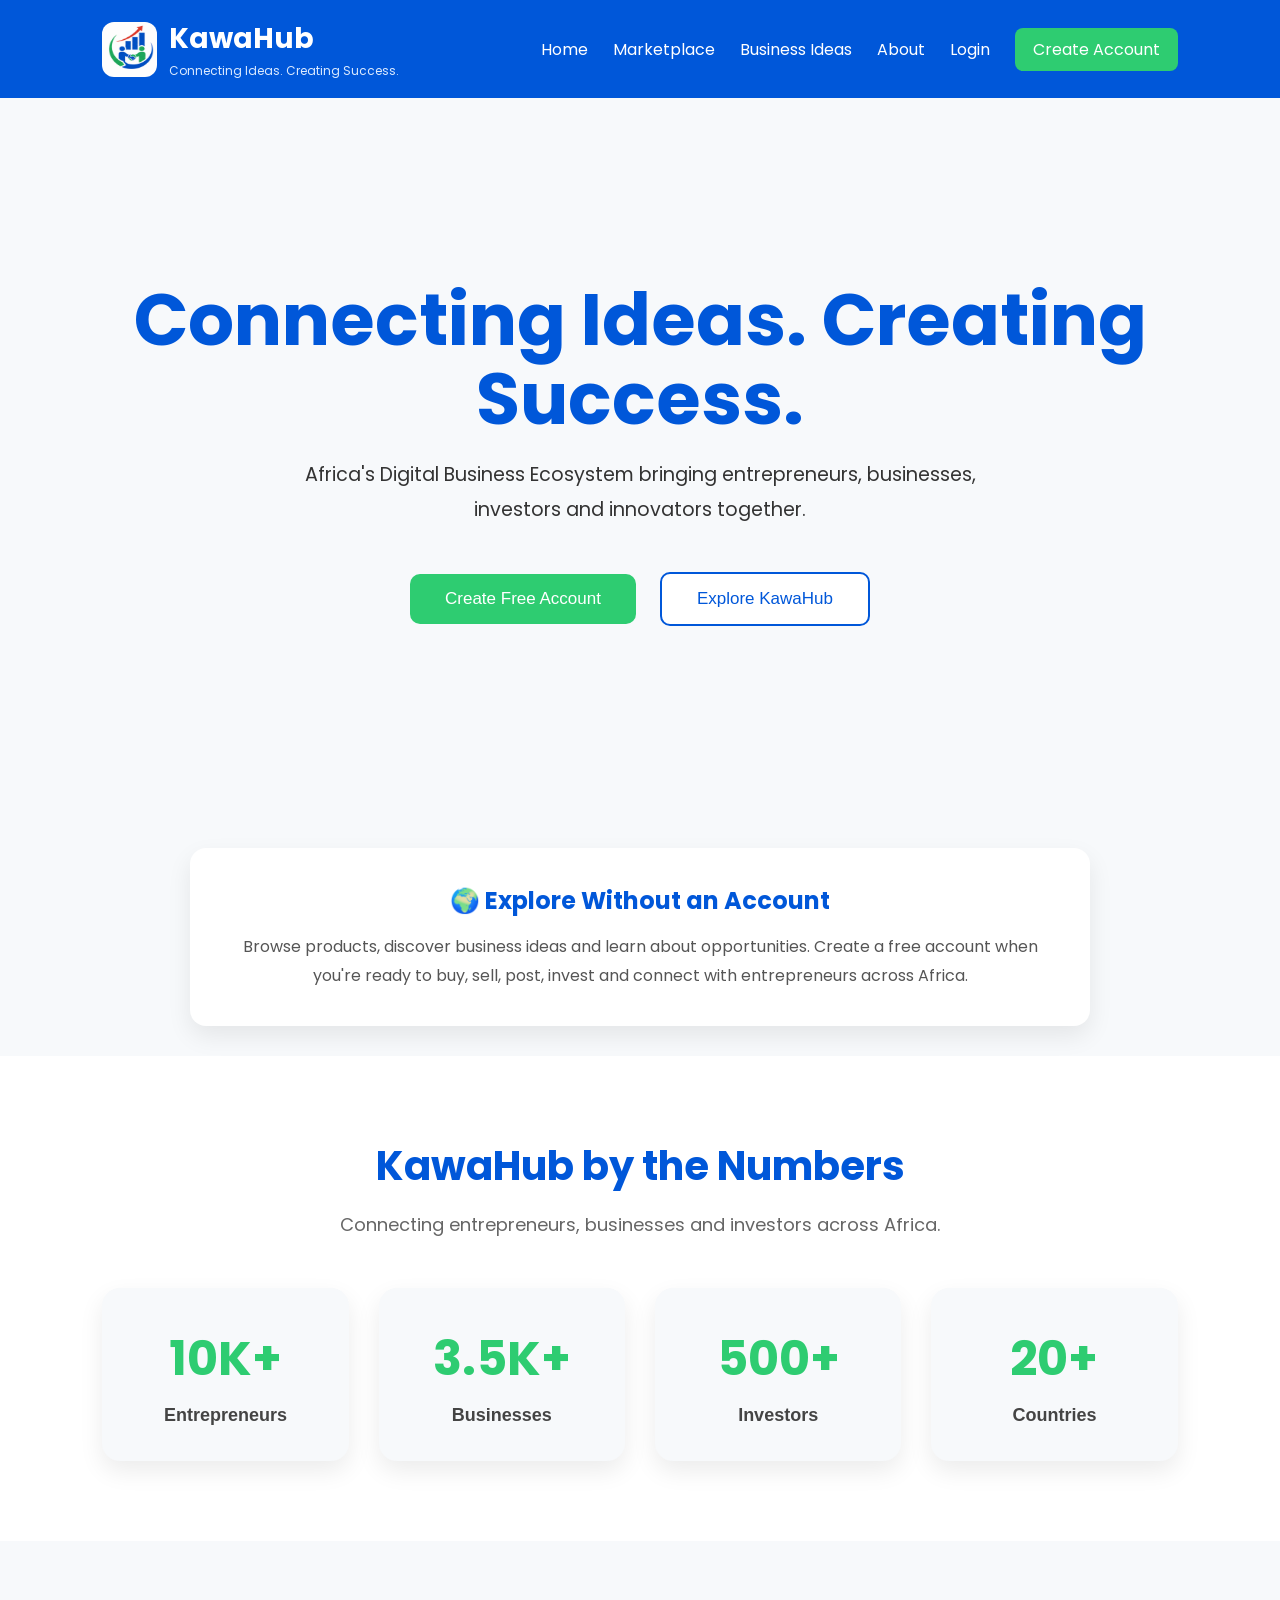
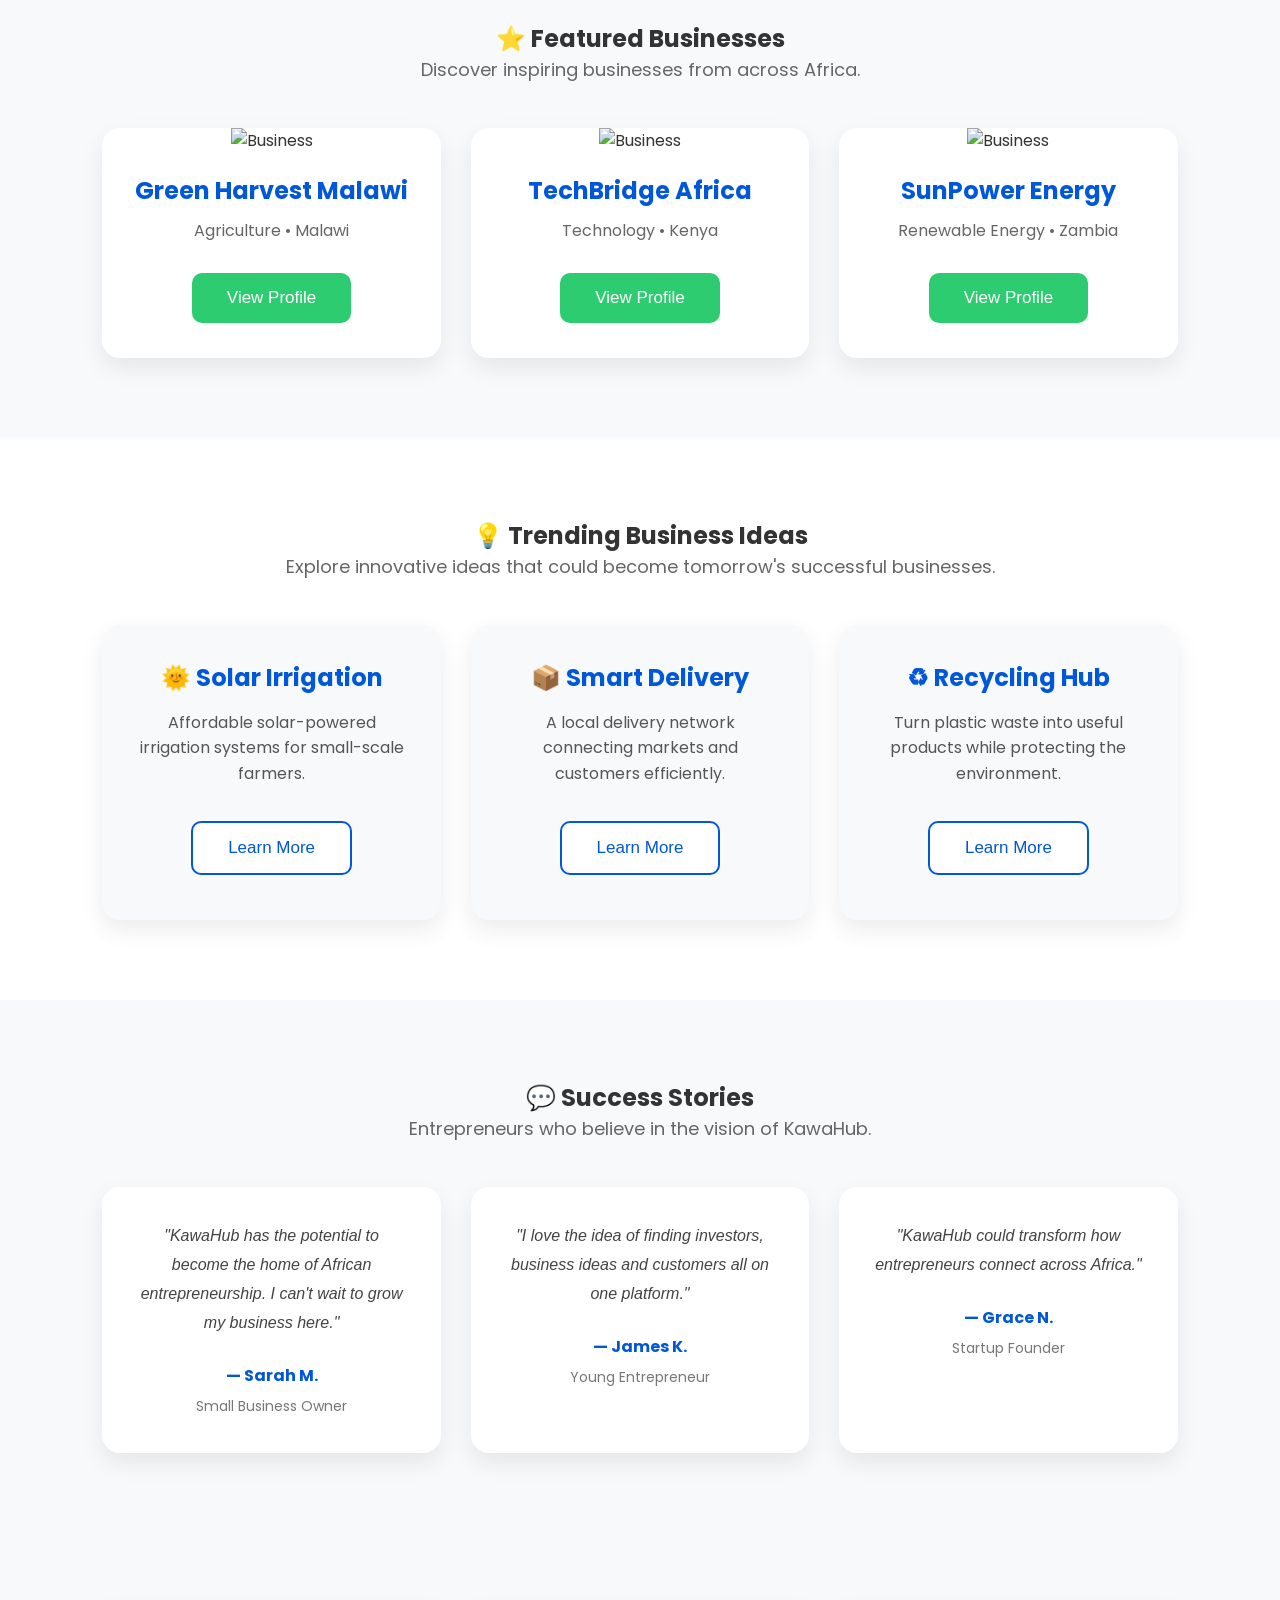
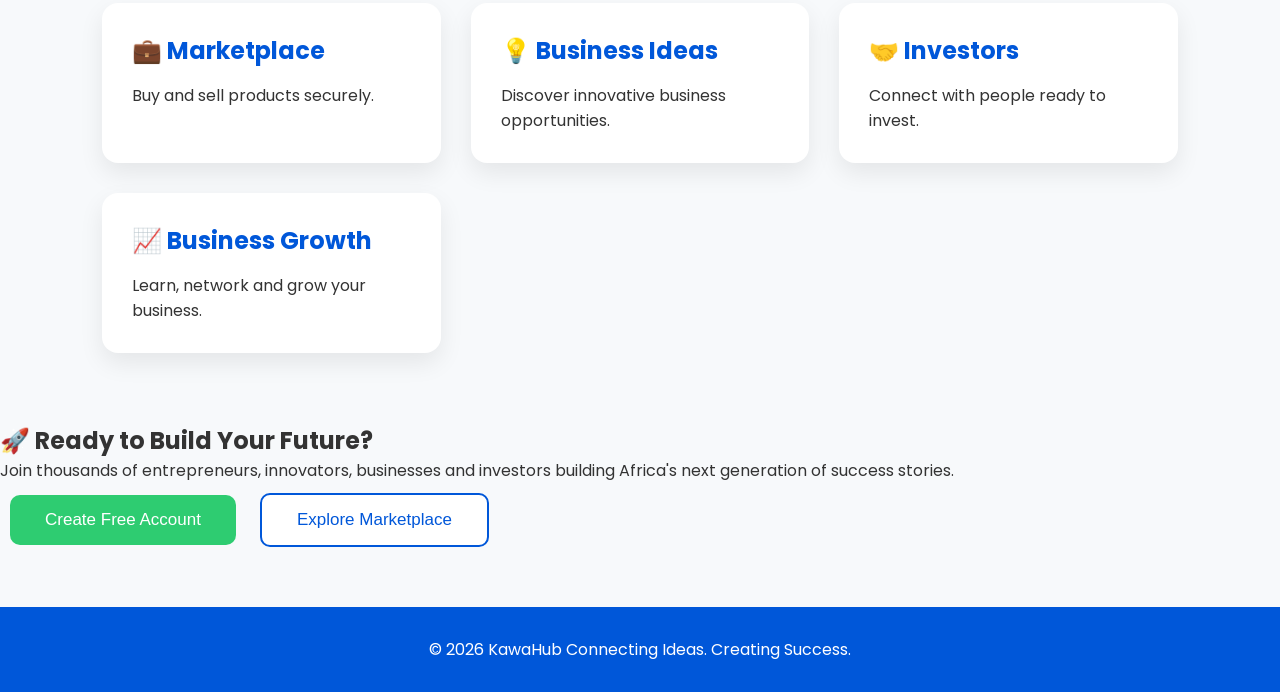
==== commit 6a3b2040: "Update index.html" ====
--- a/index.html
+++ b/index.html
@@ -379,7 +379,33 @@
 </div>
 
 </section>
-
+<section class="join-kawahub">
+
+<h2>🚀 Ready to Build Your Future?</h2>
+
+<p>
+
+Join thousands of entrepreneurs, innovators, businesses and investors building Africa's next generation of success stories.
+
+</p>
+
+<div class="join-buttons">
+
+<button class="btn" onclick="location.href='register.html'">
+
+Create Free Account
+
+</button>
+
+<button class="btn-outline" onclick="location.href='marketplace.html'">
+
+Explore Marketplace
+
+</button>
+
+</div>
+
+</section>
 <footer>
 
 <p>
--- a/style.css
+++ b/style.css
@@ -654,3 +654,74 @@
 line-height:1.6;
 
 }
+/* ===========================
+   Testimonials
+=========================== */
+
+.testimonials{
+
+padding:80px 8%;
+
+background:#f7f9fb;
+
+text-align:center;
+
+}
+
+.testimonial-grid{
+
+display:grid;
+
+grid-template-columns:repeat(auto-fit,minmax(280px,1fr));
+
+gap:30px;
+
+}
+
+.testimonial-card{
+
+background:white;
+
+padding:35px;
+
+border-radius:18px;
+
+box-shadow:0 10px 25px rgba(0,0,0,.08);
+
+transition:.3s;
+
+}
+
+.testimonial-card:hover{
+
+transform:translateY(-10px);
+
+}
+
+.testimonial-card p{
+
+font-style:italic;
+
+line-height:1.8;
+
+margin-bottom:25px;
+
+color:#444;
+
+}
+
+.testimonial-card h4{
+
+color:#0057D9;
+
+margin-bottom:5px;
+
+}
+
+.testimonial-card span{
+
+color:#777;
+
+font-size:14px;
+
+   }
